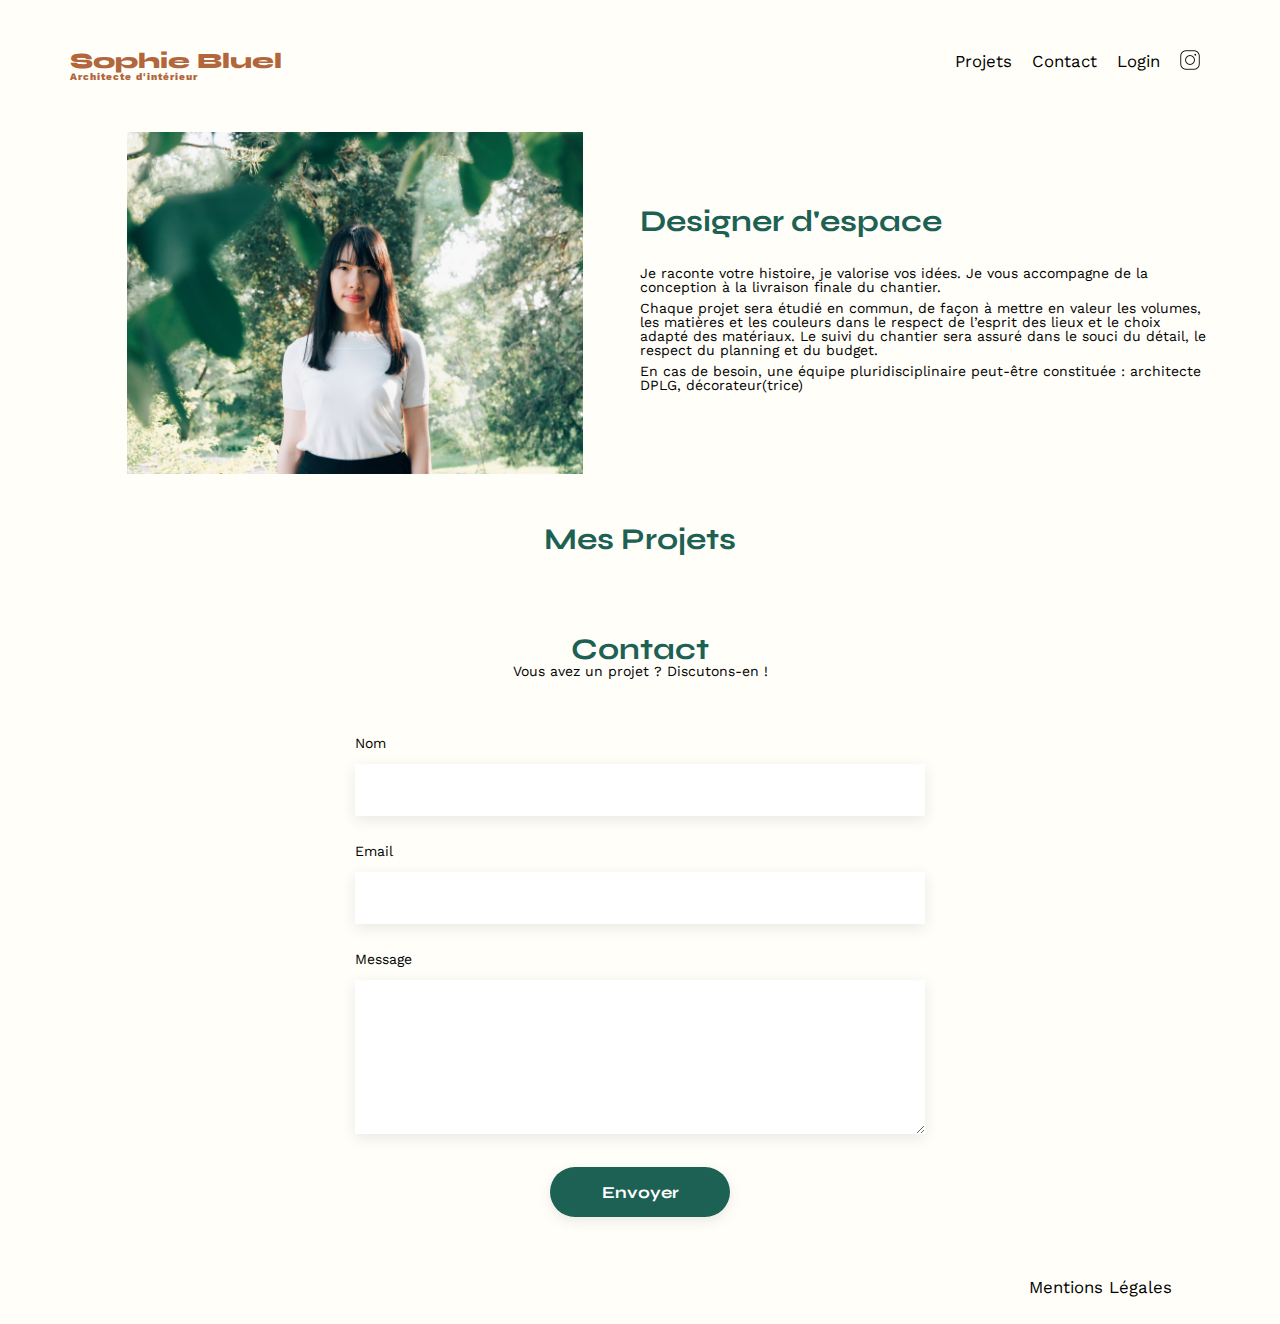
==== FrontEnd/index.html @ daafcc2d "css modal + new function to display works" ====
<!DOCTYPE html>
<html lang="fr">
  <head>
    <meta charset="UTF-8" />
    <title>Sophie Bluel - Architecte d'intérieur</title>
    <meta name="viewport" content="width=device-width, initial-scale=1.0" />
    <link rel="preconnect" href="https://fonts.googleapis.com" />
    <link rel="preconnect" href="https://fonts.gstatic.com" crossorigin />
    <link
      href="https://fonts.googleapis.com/css2?family=Syne:wght@700;800&family=Work+Sans&display=swap"
      rel="stylesheet"
    />
    <link
      href="https://cdnjs.cloudflare.com/ajax/libs/font-awesome/6.5.0/css/all.min.css"
      rel="stylesheet"
    />
    <link rel="stylesheet" href="./assets/style.css" />
    <script src="scripts/script.js"></script>
  </head>
  <body>
    <div class="edit" id="edit">
      <i class="fa-regular fa-pen-to-square"></i>
      <p>Mode édition</p>
      <button id="logout">
        <i class="fa-solid fa-right-from-bracket"></i>
      </button>
    </div>
    <aside class="modal" id="modal">
      <div class="modal-wrapper">
        <span class="close" id="close">&times;</span>
        <h3>Galerie photo</h3>
        <div class="modalGallery" id="modalGallery"></div>
        <hr>
    </aside>
    <header>
      <h1>
        <a href="index.html"
          >Sophie Bluel <span>Architecte d'intérieur</span></a
        >
      </h1>
      <nav>
        <ul>
          <li><a href="index.html#portfolio">Projets</a></li>
          <li><a href="index.html#contact">Contact</a></li>
          <li><a href="login.html">Login</a></li>
          <li>
            <a href="#"
              ><img src="./assets/icons/instagram.png" alt="Instagram"
            /></a>
          </li>
        </ul>
      </nav>
    </header>
    <main>
      <section id="introduction">
        <figure>
          <img src="./assets/images/sophie-bluel.png" alt="" />
        </figure>
        <article>
          <h2>Designer d'espace</h2>
          <p>
            Je raconte votre histoire, je valorise vos idées. Je vous accompagne
            de la conception à la livraison finale du chantier.
          </p>
          <p>
            Chaque projet sera étudié en commun, de façon à mettre en valeur les
            volumes, les matières et les couleurs dans le respect de l’esprit
            des lieux et le choix adapté des matériaux. Le suivi du chantier
            sera assuré dans le souci du détail, le respect du planning et du
            budget.
          </p>
          <p>
            En cas de besoin, une équipe pluridisciplinaire peut-être constituée
            : architecte DPLG, décorateur(trice)
          </p>
        </article>
      </section>
      <section id="portfolio">
        <div class="projectEdit">
          <h2>Mes Projets</h2>
          <button class="editButton" id="editButton">
            <i class="fa-regular fa-pen-to-square"></i>
            <p>Modifier</p>
          </button>
        </div>
        <div class="buttons" id="buttons"></div>
        <div class="gallery" id="gallery"></div>
      </section>
      <section id="contact">
        <h2>Contact</h2>
        <p>Vous avez un projet ? Discutons-en !</p>
        <form action="#" method="post">
          <label for="name">Nom</label>
          <input type="text" name="name" id="name" />
          <label for="email">Email</label>
          <input type="email" name="email" id="email" />
          <label for="message">Message</label>
          <textarea name="message" id="message" cols="30" rows="10"></textarea>
          <input type="submit" value="Envoyer" />
        </form>
      </section>
    </main>
    <footer>
      <nav>
        <ul>
          <li>Mentions Légales</li>
        </ul>
      </nav>
    </footer>
  </body>
</html>
---- FrontEnd/assets/style.css ----
/* http://meyerweb.com/eric/tools/css/reset/
   v2.0 | 20110126
   License: none (public domain)
*/

html,
body,
div,
span,
applet,
object,
iframe,
h1,
h2,
h3,
h4,
h5,
h6,
p,
blockquote,
pre,
a,
abbr,
acronym,
address,
big,
cite,
code,
del,
dfn,
em,
img,
ins,
kbd,
q,
s,
samp,
small,
strike,
strong,
sub,
sup,
tt,
var,
b,
u,
i,
center,
dl,
dt,
dd,
ol,
ul,
li,
fieldset,
form,
label,
legend,
table,
caption,
tbody,
tfoot,
thead,
tr,
th,
td,
article,
aside,
canvas,
details,
embed,
figure,
figcaption,
footer,
header,
hgroup,
menu,
nav,
output,
ruby,
section,
summary,
time,
mark,
audio,
video {
  margin: 0;
  padding: 0;
  border: 0;
  font-size: 100%;
  font: inherit;
  vertical-align: baseline;
}
/* HTML5 display-role reset for older browsers */
article,
aside,
details,
figcaption,
figure,
footer,
header,
hgroup,
menu,
nav,
section {
  display: block;
}
body {
  line-height: 1;
}
ol,
ul {
  list-style: none;
}
blockquote,
q {
  quotes: none;
}
blockquote:before,
blockquote:after,
q:before,
q:after {
  content: "";
  content: none;
}
table {
  border-collapse: collapse;
  border-spacing: 0;
}
/** end reset css**/
body {
  max-width: 1140px;
  margin: auto;
  font-family: "Work Sans";
  font-size: 14px;
  background-color: #fffef8;
}
header {
  display: flex;
  justify-content: space-between;
  margin: 50px 0;
}
section {
  margin: 50px 0;
}

h1 a {
  display: flex;
  flex-direction: column;
  font-family: "Syne";
  font-size: 22px;
  font-weight: 800;
  color: #b1663c;
  text-decoration: none;
}

h1 > a > span {
  font-family: "Work Sans";
  font-size: 10px;
  letter-spacing: 0.1em;
}

h2 {
  font-family: "Syne";
  font-weight: 700;
  font-size: 30px;
  color: #1d6154;
}
h3 {
  font-family: "Work Sans";
  font-weight: 500;
  font-size: 26px;
  color: black;
  text-align: center;
  padding: 40px 10px;
}
nav ul {
  display: flex;
  align-items: center;
  list-style-type: none;
}
nav li a {
  text-decoration: none;
  color: inherit;
}

nav li a:hover {
  color: #b1663c;
}
nav li {
  padding: 0 10px;
  font-size: 1.2em;
}

li:hover {
  color: #b1663c;
}
#introduction {
  display: flex;
  align-items: center;
}
#introduction figure {
  flex: 1;
}
#introduction img {
  display: block;
  margin: auto;
  width: 80%;
}
li:nth-child(4) > a > img {
  width: 20px;
}

#introduction article {
  flex: 1;
}
#introduction h2 {
  margin-bottom: 1em;
}

#introduction p {
  margin-bottom: 0.5em;
}
#portfolio {
  display: flex;
  flex-direction: column;
  align-items: center;
}
#portfolio h2 {
  text-align: center;
}
.buttons {
  display: flex;
  flex-direction: row;
  align-items: center;
  gap: 10px;
  margin-bottom: 30px;
}
.button {
  font-family: "Syne";
  font-weight: 700;
  color: #1d6154;
  border: 1px solid #1d6154;
  background-color: #fffef8;
  margin: 2em auto;
  padding: 1px 10px 1px 10px;
  min-width: 100px;
  max-width: 220px;
  text-align: center;
  border-radius: 60px;
  height: 50px;
  font-size: 16px;
  cursor: pointer;
}
.activeButton {
  font-family: "Syne";
  font-weight: 700;
  color: #fffef8;
  border: none;
  background-color: #1d6154;
  margin: 2em auto;
  padding: 1px 10px 1px 10px;
  min-width: 100px;
  max-width: 220px;
  text-align: center;
  border-radius: 60px;
  height: 50px;
  font-size: 16px;
  cursor: pointer;
}
.gallery {
  width: 100%;
  display: grid;
  grid-template-columns: 1fr 1fr 1fr;
  grid-column-gap: 20px;
  grid-row-gap: 20px;
}

.gallery img {
  width: 100%;
}
#contact {
  width: 50%;
  margin: auto;
}
/* MODAL GALLERY*/ 

.modalGallery {
  width: 75%;
  display: grid;
  grid-template-columns: 1fr 1fr 1fr 1fr 1fr;
  grid-column-gap: 10px;
  grid-row-gap: 10px;
  margin: auto;
}

.modalGallery img {
  width: 100%;
}
.modalFigure{
  position:relative;
}

.trash{
  position: absolute;
  top: 3px;
  right: 3px;
  background-color: black;
  display: flex;
  align-items: center;
  justify-content: center;
  width: 13px;
}
.fa-trash-can{
  padding: 2px;
  color: white;
  font-size: 8px;
  cursor: pointer;
}
.modal-wrapper hr {
  width: 450px;
  margin-top: 40px;
}
#contact > * {
  text-align: center;
}
#contact form {
  text-align: left;
  margin-top: 30px;
  display: flex;
  flex-direction: column;
}

#contact input {
  height: 50px;
  font-size: 1.2em;
  border: none;
  box-shadow: 0px 4px 14px rgba(0, 0, 0, 0.09);
}
#contact label {
  margin: 2em 0 1em 0;
}
#contact textarea {
  border: none;
  box-shadow: 0px 4px 14px rgba(0, 0, 0, 0.09);
}

input[type="submit"] {
  font-family: "Syne";
  font-weight: 700;
  color: white;
  background-color: #1d6154;
  margin: 2em auto;
  width: 180px;
  text-align: center;
  border-radius: 60px;
}
footer nav ul {
  display: flex;
  justify-content: flex-end;
  margin: 2em;
}
#login {
  width: 50%;
  margin: auto;
  padding-bottom: 200px;
}
#login > * {
  text-align: center;
}
#login h2 {
  margin-bottom: 20px;
}
#login form {
  text-align: left;
  margin-top: 30px;
  display: flex;
  flex-direction: column;
}

#login input {
  height: 50px;
  font-size: 1.2em;
  border: none;
  box-shadow: 0px 4px 14px rgba(0, 0, 0, 0.09);
}
#login label {
  margin: 2em 0 1em 0;
}
.passwordRecover a {
  color: #3d3d3d;
}

/* ADMIN MODE */
.edit {
  display: none;
  flex-direction: row;
  justify-content: center;
  align-items: center;
  background-color: black;
  color: white;
  text-align: center;
  height: 30px;
  width: 100%;
  gap: 10px;
}
#logout {
  cursor: pointer;
}
.projectEdit {
  display: flex;
  flex-direction: row;
  align-items: center;
  gap: 10px;
}
.editButton {
  display: none;
  flex-direction: row;
  gap: 5px;
  background-color: inherit;
  border: none;
  cursor: pointer;
  font-family: inherit;
}
.editButton:hover {
  color: #b1663c;
}
.modal {
  position: fixed;
  top: 0;
  left: 0;
  width: 100%;
  height: 100%;
  background: rgba(0, 0, 0, 0.8);
  display: none;
  align-items: center;
  justify-content: center;
  z-index: 2;
}
.modal-wrapper {
  background-color: white;
  width: 600px;
  max-width: calc(100vw - 20px);
  max-height: calc(100vh - 20px);
  overflow: auto;
  padding: 20px;
  border-radius: 10px;
}
.close {
  color: #aaa;
  float: right;
  font-size: 28px;
  font-weight: bold;
  cursor: pointer;
}
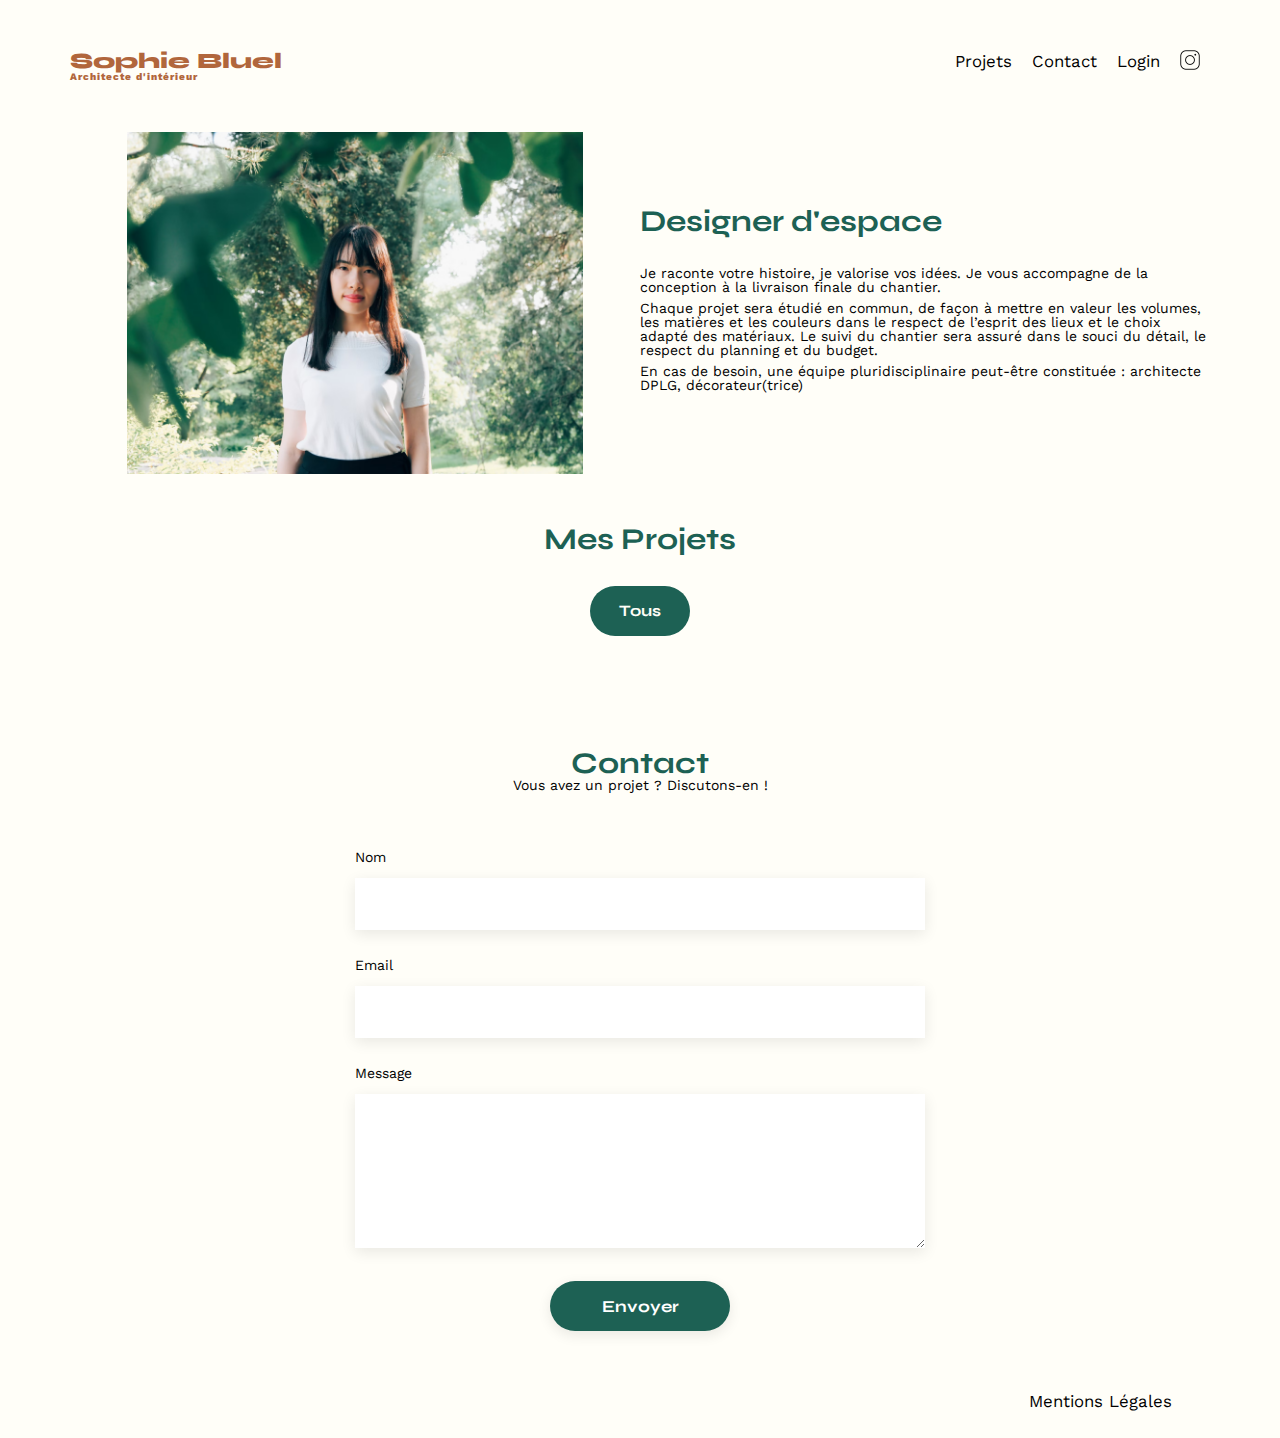
==== commit 74f15067: "Refactorisation de tout le script.js suite aux différents cours + travail sur la modal d'ajout" ====
--- a/FrontEnd/index.html
+++ b/FrontEnd/index.html
@@ -30,7 +30,47 @@
         <span class="close" id="close">&times;</span>
         <h3>Galerie photo</h3>
         <div class="modalGallery" id="modalGallery"></div>
-        <hr>
+        <hr />
+        <button class="addPhoto">Ajouter une photo</button>
+      </div>
+    </aside>
+    <aside class="modal" id="modalAddPhoto" style="display: none">
+      <div class="modal-wrapper">
+        <span class="close" id="closeAddPhoto">&times;</span>
+        <span class="back" id="backToGallery"
+          ><i class="fa-solid fa-arrow-left"></i
+        ></span>
+        <h3>Ajout photo</h3>
+        <form id="addPhotoForm">
+          <div class="form-group inputPhoto">
+            <img
+              id="previewImage"
+              src="/FrontEnd/assets/images/input-img.png"
+            />
+            <input
+              type="file"
+              id="fileInput"
+              style="display: none"
+              accept="image/png, image/jpeg"
+              required
+            />
+            <button class="ctaButton" id="uploadButton">
+              Ajouter une photo
+            </button>
+            <p id="photoInfo" class="photo-information">jpg, png : 4mo max</p>
+          </div>
+          <div class="form-group">
+            <label for="title" class="modalFormAdd">Titre</label>
+            <input type="text" id="title" required />
+          </div>
+          <div class="form-group">
+            <label for="category" class="modalFormAdd">Catégorie</label>
+            <select id="category" required></select>
+          </div>
+          <hr />
+          <button type="submit" class="submitButton">Valider</button>
+        </form>
+      </div>
     </aside>
     <header>
       <h1>
--- a/FrontEnd/assets/style.css
+++ b/FrontEnd/assets/style.css
@@ -283,44 +283,7 @@
   width: 50%;
   margin: auto;
 }
-/* MODAL GALLERY*/ 
-
-.modalGallery {
-  width: 75%;
-  display: grid;
-  grid-template-columns: 1fr 1fr 1fr 1fr 1fr;
-  grid-column-gap: 10px;
-  grid-row-gap: 10px;
-  margin: auto;
-}
-
-.modalGallery img {
-  width: 100%;
-}
-.modalFigure{
-  position:relative;
-}
-
-.trash{
-  position: absolute;
-  top: 3px;
-  right: 3px;
-  background-color: black;
-  display: flex;
-  align-items: center;
-  justify-content: center;
-  width: 13px;
-}
-.fa-trash-can{
-  padding: 2px;
-  color: white;
-  font-size: 8px;
-  cursor: pointer;
-}
-.modal-wrapper hr {
-  width: 450px;
-  margin-top: 40px;
-}
+
 #contact > * {
   text-align: center;
 }
@@ -425,6 +388,9 @@
 .editButton:hover {
   color: #b1663c;
 }
+
+/* MODAL GALLERY*/
+
 .modal {
   position: fixed;
   top: 0;
@@ -445,11 +411,123 @@
   overflow: auto;
   padding: 20px;
   border-radius: 10px;
+  display: flex;
+  flex-direction: column;
+  justify-content: center;
+  align-items: center;
+  position: relative;
 }
 .close {
-  color: #aaa;
-  float: right;
+  position: absolute;
+  right: 10px;
+  top: 10px;
   font-size: 28px;
   font-weight: bold;
   cursor: pointer;
 }
+.back {
+  position: absolute;
+  left: 10px;
+  top: 15px;
+  font-size: 18px;
+  font-weight: bold;
+  cursor: pointer;
+}
+
+.modalGallery {
+  width: 75%;
+  display: grid;
+  grid-template-columns: 1fr 1fr 1fr 1fr 1fr;
+  grid-column-gap: 10px;
+  grid-row-gap: 10px;
+  margin: auto;
+}
+
+.modalGallery img {
+  width: 100%;
+}
+.modalFigure {
+  position: relative;
+}
+
+.trash {
+  position: absolute;
+  top: 3px;
+  right: 3px;
+  background-color: black;
+  display: flex;
+  align-items: center;
+  justify-content: center;
+  width: 13px;
+}
+.fa-trash-can {
+  padding: 2px;
+  color: white;
+  font-size: 8px;
+  cursor: pointer;
+}
+.modal-wrapper hr {
+  width: 450px;
+  margin-top: 40px;
+}
+.addPhoto {
+  margin-top: 30px;
+  font-family: "Syne";
+  font-weight: 500;
+  color: #fffef8;
+  border: none;
+  background-color: #1d6154;
+  text-align: center;
+  padding: 5px 60px 5px 60px;
+  border-radius: 60px;
+  height: 50px;
+  font-size: 14px;
+  cursor: pointer;
+}
+.submitButton {
+  margin-top: 30px;
+  font-family: "Syne";
+  font-weight: 500;
+  color: #fffef8;
+  border: none;
+  background-color: #1d6154;
+  text-align: center;
+  padding: 5px 60px 5px 60px;
+  border-radius: 60px;
+  height: 50px;
+  font-size: 14px;
+  cursor: pointer;
+}
+.inputPhoto {
+  width: 420px;
+  max-height: 300px;
+  background-color: #e8f1f6;
+  display: flex;
+  flex-direction: column;
+  align-items: center;
+  justify-content: center;
+}
+.photo-information {
+  font-size: 10px;
+  margin-top: 10px;
+}
+label {
+  display: block;
+}
+.modalFormAdd {
+  font-family: inherit;
+  font-size: 14px;
+  padding: 20px 0px 20px 0px;
+}
+#title,
+#category {
+  width: 420px;
+  height: 51px;
+  border: none;
+  box-shadow: rgba(100, 100, 111, 0.2) 0px 7px 29px 0px;
+  padding: 0px 5px 0px 5px;
+}
+#previewImage {
+  min-width: 76px;
+  max-width: 129px;
+}
